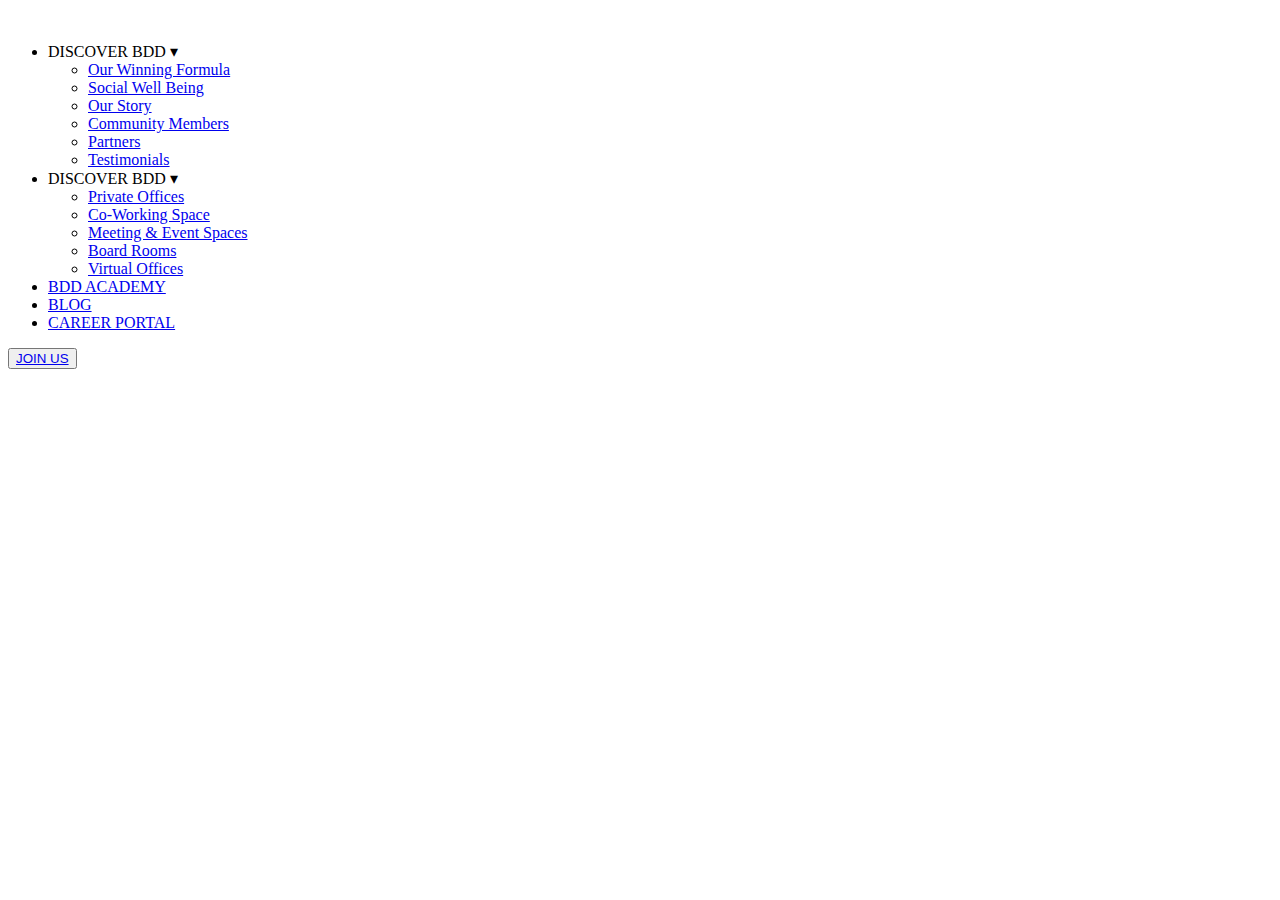
==== index.html @ 62fdfbfe "done nav-bar html" ====
<!DOCTYPE html>
<html lang="en">
<head>
    <meta charset="UTF-8">
    <meta name="viewport" content="width=device-width, initial-scale=1.0">
    <title>Document</title>
    <link rel="stylesheet" href="./styles/styles.css">
</head>
<body>
    <header>
        <a href="index.html"><img src="" alt=""></a>
        <ul>
            <div class="dropdown">
                <li>DISCOVER BDD &#9662;
                    <div class="dropdown-content">
                        <ul>
                            <li><a href="https://beirutdigitaldistrict.com/our-winning-formula/">Our Winning Formula</a></li>
                            <li><a href="https://beirutdigitaldistrict.com/social-well-being/">Social Well Being</a></li>
                            <li><a href="https://beirutdigitaldistrict.com/our-story/">Our Story</a></li>
                            <li><a href="https://beirutdigitaldistrict.com/community-members-entrepreneurs-lebanon/">Community Members</a></li>
                            <li><a href="https://beirutdigitaldistrict.com/partners/">Partners</a></li>
                            <li><a href="https://beirutdigitaldistrict.com/testimonials/">Testimonials</a></li>
                        </ul>
                    </div>
                </li>
            </div>
            <div class="dropdown">
                <li>DISCOVER BDD &#9662;
                    <div class="dropdown-content">
                        <ul>
                            <li><a href="https://beirutdigitaldistrict.com/private-offices/">Private Offices</a></li>
                            <li><a href="https://beirutdigitaldistrict.com/coworking-space/">Co-Working Space</a></li>
                            <li><a href="https://beirutdigitaldistrict.com/meeting-and-event-spaces/">Meeting & Event Spaces</a></li>
                            <li><a href="https://beirutdigitaldistrict.com/board-rooms/">Board Rooms</a></li>
                            <li><a href="https://beirutdigitaldistrict.com/virtual-offices/">Virtual Offices</a></li>
                        </ul>
                    </div>
                </li>
            </div>
            <li><a href="https://beirutdigitaldistrict.com/bdd-academy/">BDD ACADEMY</a></li>
            <li><a href="Blog.HTML">BLOG</a></li>
            <li><a href="Career.HTML">CAREER PORTAL</a></li>
        </ul>
        <button>
            <a href="https://beirutdigitaldistrict.com/join-us/">JOIN US</a>
        </button>
    </header>
</body>
</html>
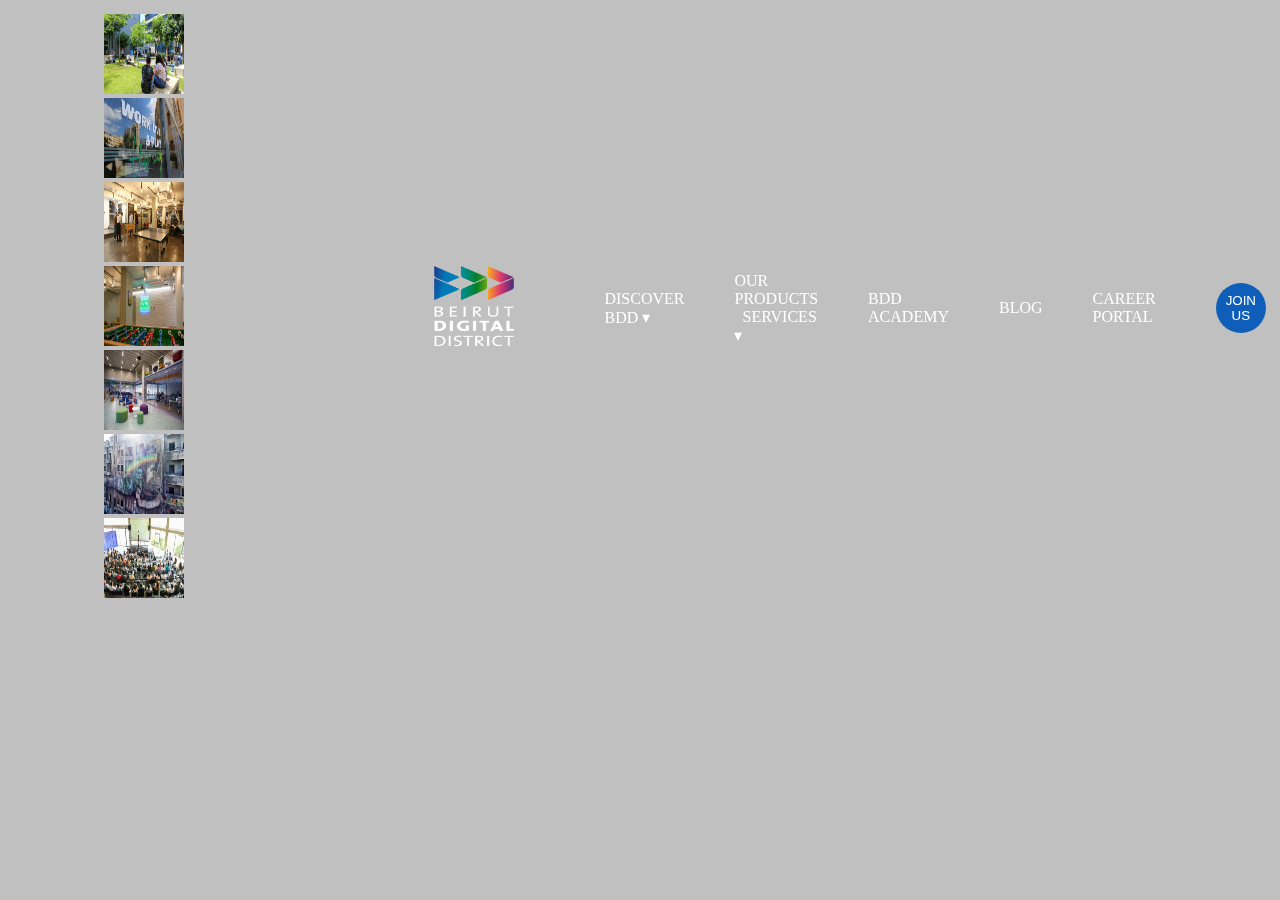
==== commit 0086749b: "done nav-bar css" ====
--- a/index.html
+++ b/index.html
@@ -7,36 +7,41 @@
     <link rel="stylesheet" href="./styles/styles.css">
 </head>
 <body>
-    <header>
-        <a href="index.html"><img src="" alt=""></a>
+    <header class="header">
+        <div class="slideshow-wrapper">
+            <img src="./images/slideshow-images/slide1.jpg" alt="slide1">
+            <img src="./images/slideshow-images/slide2.jpg" alt="slide2">
+            <img src="./images/slideshow-images/slide3.jpg" alt="slide3">
+            <img src="./images/slideshow-images/slide4.jpg" alt="slide4">
+            <img src="./images/slideshow-images/slide5.jpg" alt="slide5">
+            <img src="./images/slideshow-images/slide6.jpg" alt="slide6">
+            <img src="./images/slideshow-images/slide7.jpg" alt="slide7">
+        </div>
+        <a href="index.html"><img src="./images/logo-image/logo-light.png" alt="Logo"></a>
         <ul>
-            <div class="dropdown">
-                <li>DISCOVER BDD &#9662;
-                    <div class="dropdown-content">
-                        <ul>
-                            <li><a href="https://beirutdigitaldistrict.com/our-winning-formula/">Our Winning Formula</a></li>
-                            <li><a href="https://beirutdigitaldistrict.com/social-well-being/">Social Well Being</a></li>
-                            <li><a href="https://beirutdigitaldistrict.com/our-story/">Our Story</a></li>
-                            <li><a href="https://beirutdigitaldistrict.com/community-members-entrepreneurs-lebanon/">Community Members</a></li>
-                            <li><a href="https://beirutdigitaldistrict.com/partners/">Partners</a></li>
-                            <li><a href="https://beirutdigitaldistrict.com/testimonials/">Testimonials</a></li>
-                        </ul>
-                    </div>
-                </li>
-            </div>
-            <div class="dropdown">
-                <li>DISCOVER BDD &#9662;
-                    <div class="dropdown-content">
-                        <ul>
-                            <li><a href="https://beirutdigitaldistrict.com/private-offices/">Private Offices</a></li>
-                            <li><a href="https://beirutdigitaldistrict.com/coworking-space/">Co-Working Space</a></li>
-                            <li><a href="https://beirutdigitaldistrict.com/meeting-and-event-spaces/">Meeting & Event Spaces</a></li>
-                            <li><a href="https://beirutdigitaldistrict.com/board-rooms/">Board Rooms</a></li>
-                            <li><a href="https://beirutdigitaldistrict.com/virtual-offices/">Virtual Offices</a></li>
-                        </ul>
-                    </div>
-                </li>
-            </div>
+            <li class="dropdown">DISCOVER BDD &#9662;
+                <div class="dropdown-content">
+                    <ul>
+                        <li><a href="https://beirutdigitaldistrict.com/our-winning-formula/">Our Winning Formula</a></li>
+                        <li><a href="https://beirutdigitaldistrict.com/social-well-being/">Social Well Being</a></li>
+                        <li><a href="https://beirutdigitaldistrict.com/our-story/">Our Story</a></li>
+                        <li><a href="https://beirutdigitaldistrict.com/community-members-entrepreneurs-lebanon/">Community Members</a></li>
+                        <li><a href="https://beirutdigitaldistrict.com/partners/">Partners</a></li>
+                        <li><a href="https://beirutdigitaldistrict.com/testimonials/">Testimonials</a></li>
+                    </ul>
+                </div>
+            </li>
+            <li class="dropdown">OUR PRODUCTS &nbsp; SERVICES &#9662;
+                <div class="dropdown-content">
+                    <ul>
+                        <li><a href="https://beirutdigitaldistrict.com/private-offices/">Private Offices</a></li>
+                        <li><a href="https://beirutdigitaldistrict.com/coworking-space/">Co-Working Space</a></li>
+                        <li><a href="https://beirutdigitaldistrict.com/meeting-and-event-spaces/">Meeting & Event Spaces</a></li>
+                        <li><a href="https://beirutdigitaldistrict.com/board-rooms/">Board Rooms</a></li>
+                        <li><a href="https://beirutdigitaldistrict.com/virtual-offices/">Virtual Offices</a></li>
+                    </ul>
+                </div>
+            </li>
             <li><a href="https://beirutdigitaldistrict.com/bdd-academy/">BDD ACADEMY</a></li>
             <li><a href="Blog.HTML">BLOG</a></li>
             <li><a href="Career.HTML">CAREER PORTAL</a></li>
--- a/styles/styles.css
+++ b/styles/styles.css
@@ -0,0 +1,110 @@
+* {
+    margin: 0;
+    padding: 0;
+    border: 0;
+    box-sizing: border-box;
+}
+body{
+    background-color:silver;
+}
+
+.header {
+    padding: 14px;
+    background-image:url("./styles/");
+    color:white;
+    display: flex;
+    align-items: center;
+    justify-content:center;
+    position: fixed;
+    width:100%;
+}
+
+.header img {
+    margin-left:90px;
+    height: 80px;
+    width:80px;
+}
+
+.header ul {
+    display: flex;
+    align-items: center;
+    justify-content: space-between;
+    margin:50px;
+}
+
+.header ul > li {
+    margin-left: 30px;
+    list-style: none;
+    padding: 10px;
+    CURSOR:pointer;
+}
+
+.header ul > li:hover {
+    background-color: rgba(255, 255, 255, 0.3);
+    transition: linear 0.3s;
+}
+
+a {
+    text-decoration: none;
+    cursor: pointer;
+    COLOR:WHITE;
+}
+
+.header button {
+    background-color: rgb(15, 94, 185);
+    color: white;
+    text-align: center;
+    border-radius: 30px;
+    width: 100px;
+    cursor: pointer;
+}
+
+.header button a {
+    color: white;
+    display: block;
+    padding: 10px;
+}
+
+.header button:hover {
+    background-color: rgba(255, 255, 255, 0.3);
+    transition: linear 0.3s;
+}
+
+.dropdown {
+    position: relative;
+}
+
+.dropdown-content {
+    display: none;
+    position: absolute;
+    background-color: rgba(255, 255, 255, 0.397);
+    border: 1px solid #ccc;
+    max-width:150px;
+    max-height:200px;
+}
+
+.dropdown:hover .dropdown-content {
+    display: block;
+}
+
+.dropdown-content ul {
+    display: flex;
+    flex-direction: column;
+    justify-content: center;
+    align-items: flex-start;
+}
+
+.dropdown-content ul li {
+    list-style: none;
+    width: 200px;
+    padding: 10px;
+}
+
+.dropdown-content ul>li:hover {
+    background-color: #cccccc;
+}
+
+.dropdown-content a {
+    color: black;
+    width: 100%;
+}
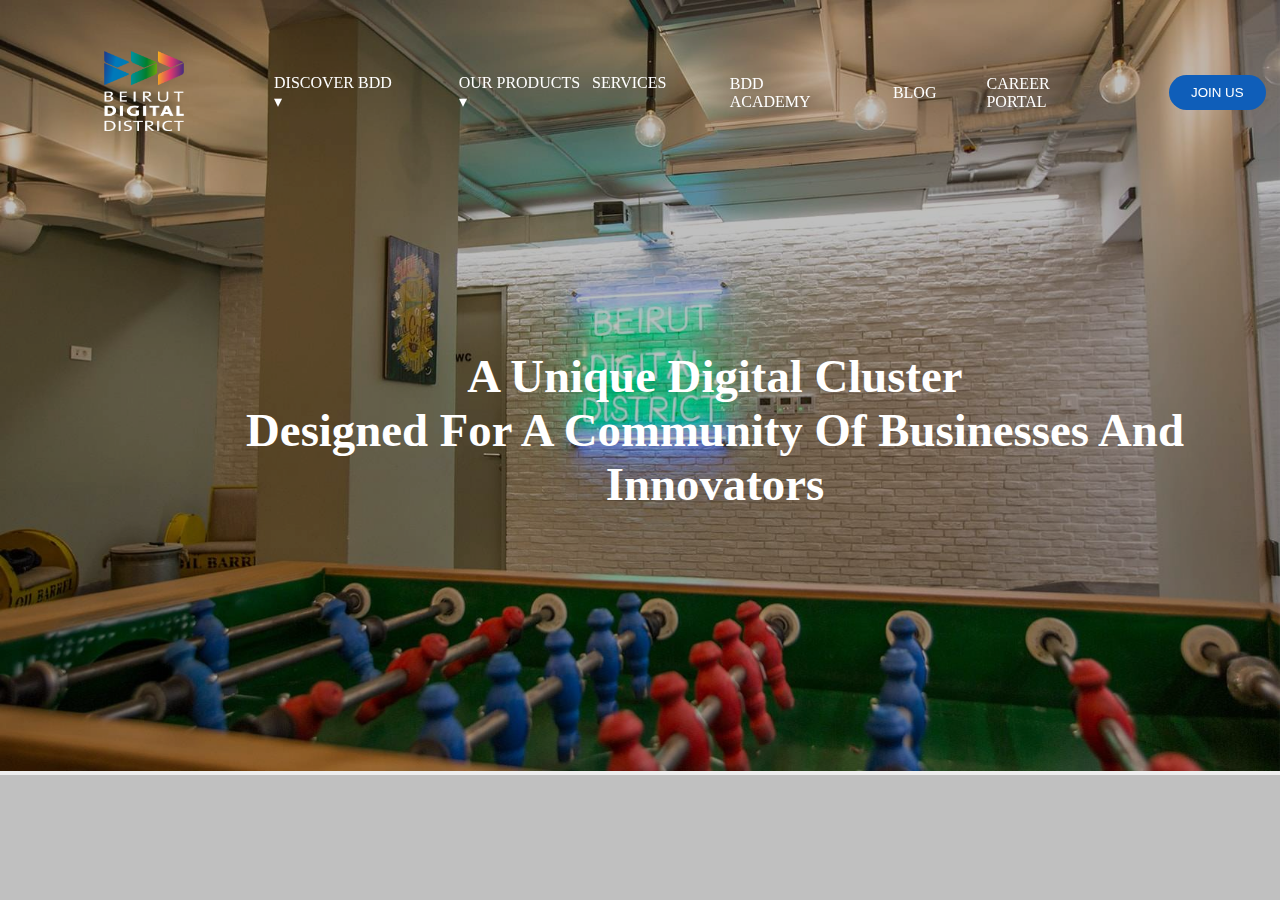
==== commit b45c7774: "recheck nav-bar css" ====
--- a/index.html
+++ b/index.html
@@ -8,15 +8,6 @@
 </head>
 <body>
     <header class="header">
-        <div class="slideshow-wrapper">
-            <img src="./images/slideshow-images/slide1.jpg" alt="slide1">
-            <img src="./images/slideshow-images/slide2.jpg" alt="slide2">
-            <img src="./images/slideshow-images/slide3.jpg" alt="slide3">
-            <img src="./images/slideshow-images/slide4.jpg" alt="slide4">
-            <img src="./images/slideshow-images/slide5.jpg" alt="slide5">
-            <img src="./images/slideshow-images/slide6.jpg" alt="slide6">
-            <img src="./images/slideshow-images/slide7.jpg" alt="slide7">
-        </div>
         <a href="index.html"><img src="./images/logo-image/logo-light.png" alt="Logo"></a>
         <ul>
             <li class="dropdown">DISCOVER BDD &#9662;
@@ -50,5 +41,12 @@
             <a href="https://beirutdigitaldistrict.com/join-us/">JOIN US</a>
         </button>
     </header>
+    <section class="image-container">
+        <img src="./images/slideshow-images/slide4.jpg">
+    <div class="welcome-text">
+        <h3>A unique digital cluster  <br><h3>
+        <h3>designed for a community of businesses and innovators</h2>
+    </div>
+    </section>
 </body>
 </html>
--- a/styles/styles.css
+++ b/styles/styles.css
@@ -17,6 +17,7 @@
     justify-content:center;
     position: fixed;
     width:100%;
+    z-index:11;
 }
 
 .header img {
@@ -66,21 +67,38 @@
 }
 
 .header button:hover {
-    background-color: rgba(255, 255, 255, 0.3);
+    background-color: rgba(255, 255, 255, 0.831);
     transition: linear 0.3s;
 }
 
 .dropdown {
+    cursor: pointer;
+    padding-left: 20px;
+    list-style: none;
     position: relative;
+    display: inline-block;
+    padding: 0;
+    margin: 0 10px;
+}
+
+.dropdown li:hover {
+    background-color: rgba(255, 255, 255, 0.788);
+    transition: linear;
+    transition-duration: 0.3s;
+}
+
+.dropdown li {
+    padding: 10px 10px 10px 10px;
 }
 
 .dropdown-content {
     display: none;
     position: absolute;
-    background-color: rgba(255, 255, 255, 0.397);
-    border: 1px solid #ccc;
-    max-width:150px;
-    max-height:200px;
+    background-color: rgba(255, 255, 255, 0.774);
+    z-index: 15;
+    padding: 0;
+    margin: 0;
+    border: 1px solid #ccccccd7;
 }
 
 .dropdown:hover .dropdown-content {
@@ -92,19 +110,46 @@
     flex-direction: column;
     justify-content: center;
     align-items: flex-start;
+    padding: 10px;
+    margin: 0;
 }
 
 .dropdown-content ul li {
     list-style: none;
     width: 200px;
     padding: 10px;
+    margin: 0;
+    text-align: left;
+}
+
+.dropdown-content a {
+    text-decoration: none;
+    color: black;
+    display: block;
+    width: 100%;
 }
 
 .dropdown-content ul>li:hover {
-    background-color: #cccccc;
+    background-color: #ccccccdf;
 }
 
-.dropdown-content a {
-    color: black;
+.image-container{
+    position:relative;
+    display: inline-block;
+    text-align: center;
     width: 100%;
+    background-color:  rgb(238, 238, 238);;
 }
+.image-container img{
+    width: 100%;
+    filter: brightness(75%);
+}
+.welcome-text{
+    position: absolute;
+    top:45%;
+    margin-left:150px;
+    color: white;
+    font-size: 40px;
+    text-transform:capitalize;
+}
+
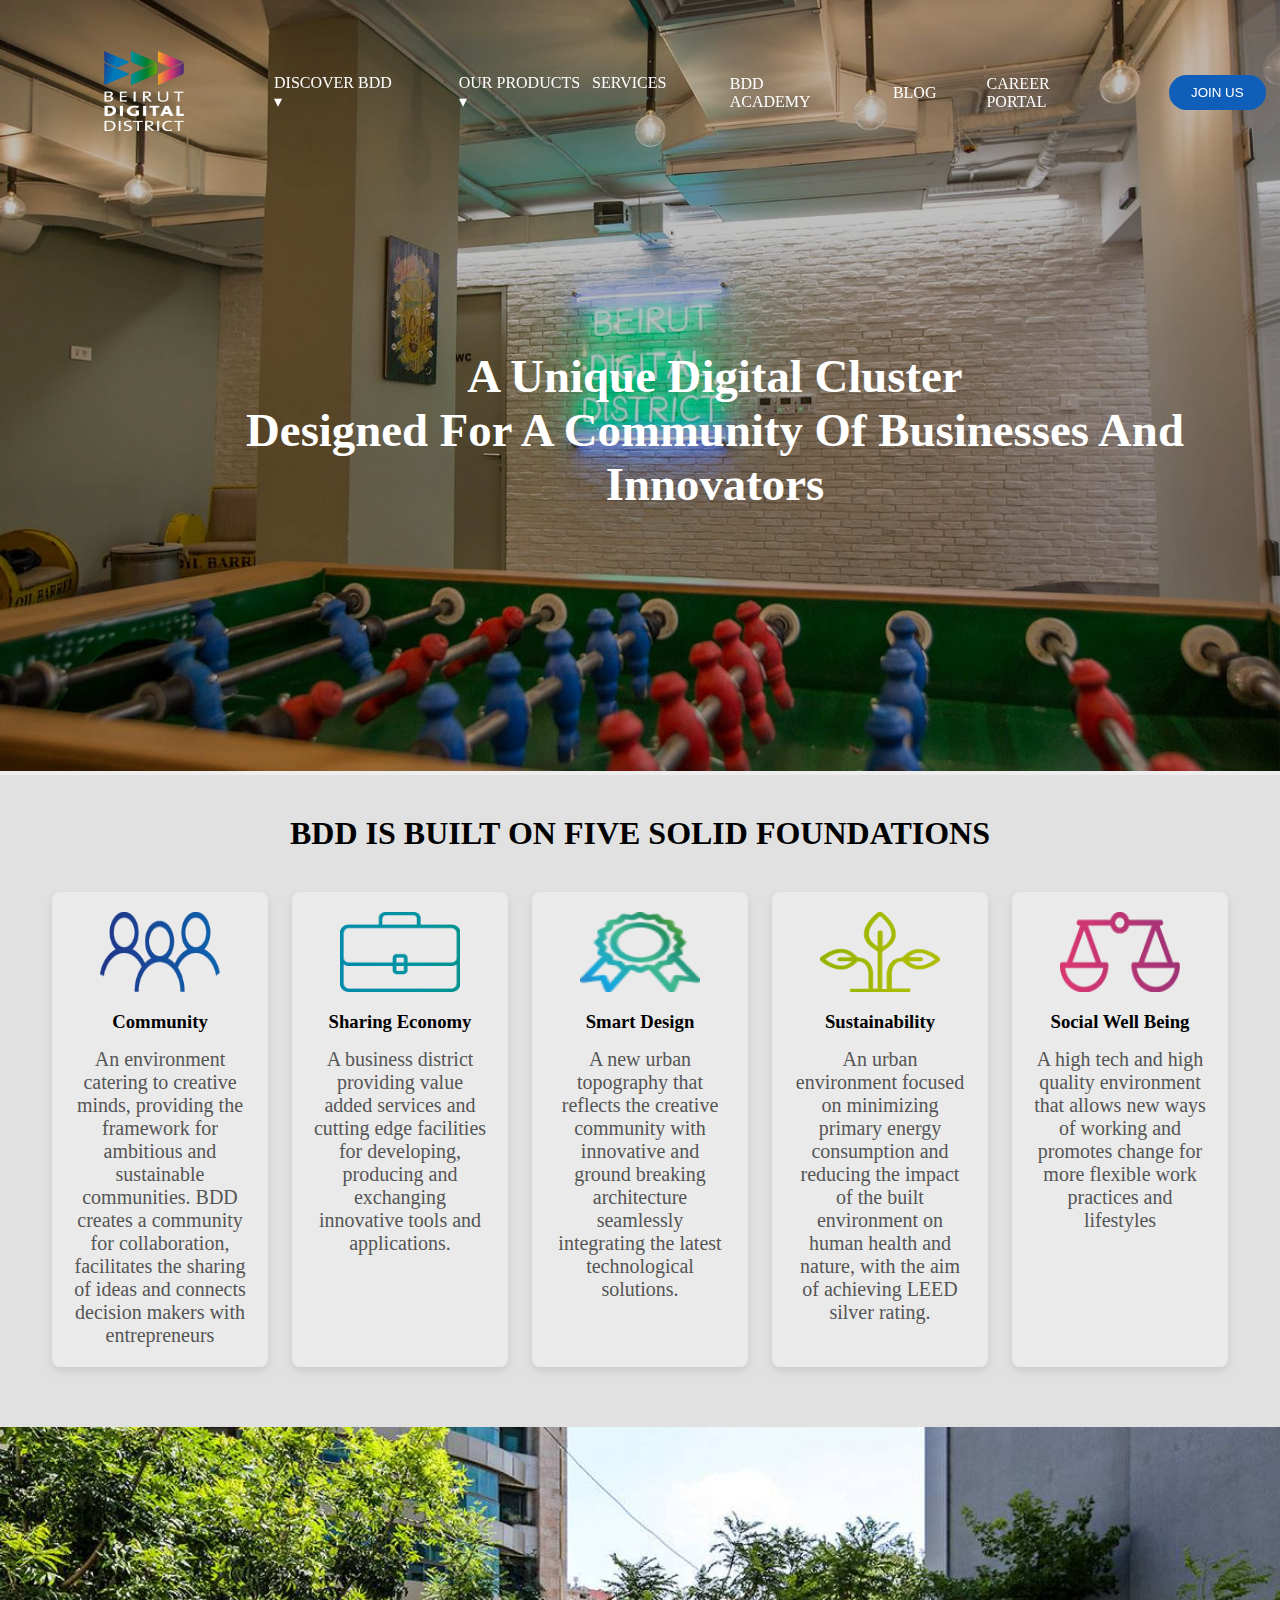
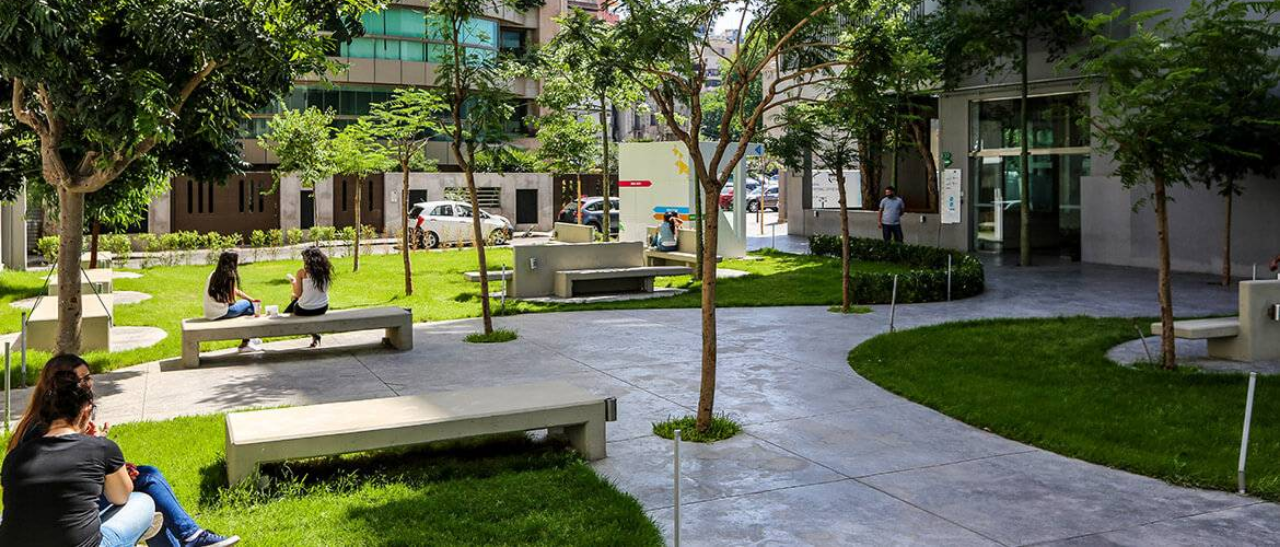
==== commit 64a9dc6a: "done html and css for foundation card and video container" ====
--- a/index.html
+++ b/index.html
@@ -48,5 +48,36 @@
         <h3>designed for a community of businesses and innovators</h2>
     </div>
     </section>
+
+    <section class="foundations">
+        <h2>BDD IS BUILT ON FIVE SOLID FOUNDATIONS</h2>
+        <div class="foundation-cards">
+            <div class="foundation-card foundation-card-1">
+                <img src="./images/foundations-img/1.png">
+                <h3>Community</h3>
+                <p>An environment catering to creative minds, providing the framework for ambitious and sustainable communities. BDD creates a community for collaboration, facilitates the sharing of ideas and connects decision makers with entrepreneurs</p> </div>
+            <div class="foundation-card foundation-card-2">
+                <img src="./images/foundations-img/2.png">
+                <h3>Sharing Economy</h3>
+                <p>A business district providing value added services and cutting edge facilities for developing, producing and exchanging innovative tools and applications.</p></div>
+              <div class="foundation-card foundation-card-5 ">
+                <img src="./images/foundations-img/5.png">
+                <h3>Smart Design</h3>
+                <p>A new urban topography that reflects the creative community with innovative and ground breaking architecture seamlessly integrating the latest technological solutions.</p> </div>
+            <div class="foundation-card foundation-card-3">
+                <img src="./images/foundations-img/3.png">
+                <h3>Sustainability</h3>
+                <p>An urban environment focused on minimizing primary energy consumption and reducing the impact of the built environment on human health and nature, with the aim of achieving LEED silver rating.</p> </div>
+            <div class="foundation-card foundation-card-4">
+                <img src="./images/foundations-img/4.png" >
+                <h3>Social Well Being</h3>
+                <p>A high tech and high quality environment that allows new ways of working and promotes change for more flexible work practices and lifestyles</div>
+        </div>
+    </section>
+    <div class="video-container">
+        <iframe width="560" height="315" src="https://youtu.be/SmSJ3RpScxU" frameborder="0" allow="accelerometer; autoplay; clipboard-write; encrypted-media; gyroscope; picture-in-picture" allowfullscreen>
+        </iframe>
+    </div>
+    
 </body>
 </html>
--- a/styles/styles.css
+++ b/styles/styles.css
@@ -5,12 +5,11 @@
     box-sizing: border-box;
 }
 body{
-    background-color:silver;
+    background-color:rgba(192, 192, 192, 0.735);
 }
 
 .header {
     padding: 14px;
-    background-image:url("./styles/");
     color:white;
     display: flex;
     align-items: center;
@@ -153,3 +152,80 @@
     text-transform:capitalize;
 }
 
+.foundations {
+    text-align: center;
+    padding: 40px;
+    background-color: #ffffff5c;
+}
+
+.foundations h2 {
+    font-size: 2rem;
+    margin-bottom: 40px;
+    font-weight: bold;
+}
+
+.foundation-cards {
+    display: flex;
+    justify-content: space-around;
+    flex-wrap: wrap;
+}
+
+.foundation-card {
+    background-color: #ffffff4d;
+    border-radius: 8px;
+    box-shadow: 0 4px 8px rgba(0, 0, 0, 0.1);
+    padding: 20px;
+    width: 18%;
+    margin-bottom: 20px;
+    text-align: center;
+    min-height:300px;
+}
+
+.foundation-card img {
+    width: 120px;
+    height: 80px;
+    margin-bottom: 15px;
+}
+
+.foundation-card h3 {
+    margin-bottom: 15px;
+    font-weight: bold;
+}
+
+.foundation-card p {
+    font-size: 20px;
+    color: #555;
+}
+.foundation-card-1:hover{
+    background-color:rgba(38, 135, 180, 0.178);
+}
+.foundation-card-2:hover{
+    background-color:rgba(13, 153, 171, 0.178);
+}
+.foundation-card-3:hover{
+    background-color:rgba(14, 129, 102, 0.178);
+}
+.foundation-card-4:hover{
+    background-color:rgba(187, 100, 180, 0.178);
+}
+.foundation-card-5:hover{
+    background-color:rgba(48, 136, 148, 0.178);
+}
+
+
+
+.video-container {
+  width: 100%;
+  padding-bottom: 56.25%; /* 16:9 aspect ratio */
+  background-image:url(".././images/video-and-bkgrd/video-3.jpg");
+  background-size: contain;
+  max-height:100px;
+}
+
+.video-container iframe {
+  position: absolute;
+  margin-left:400px;
+  margin-top:200px;
+  width: 40%;
+  height: 40%;
+}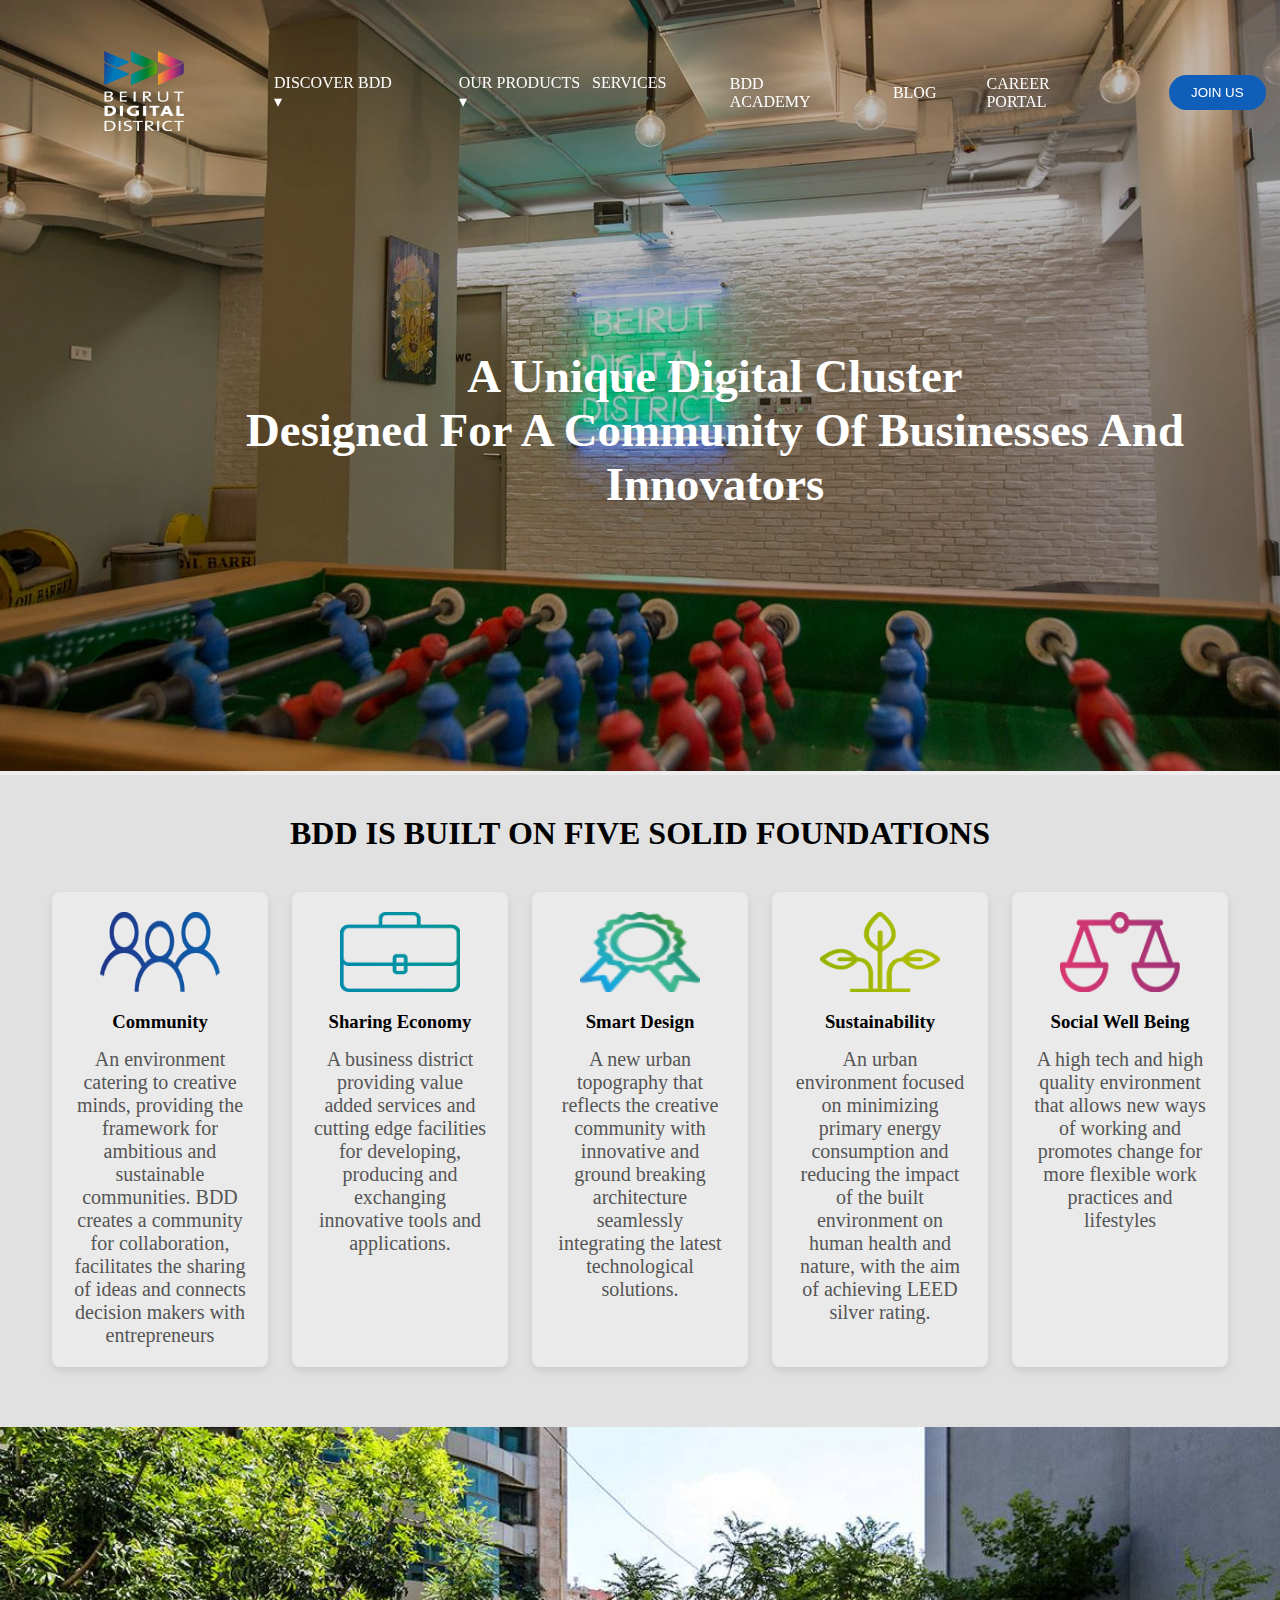
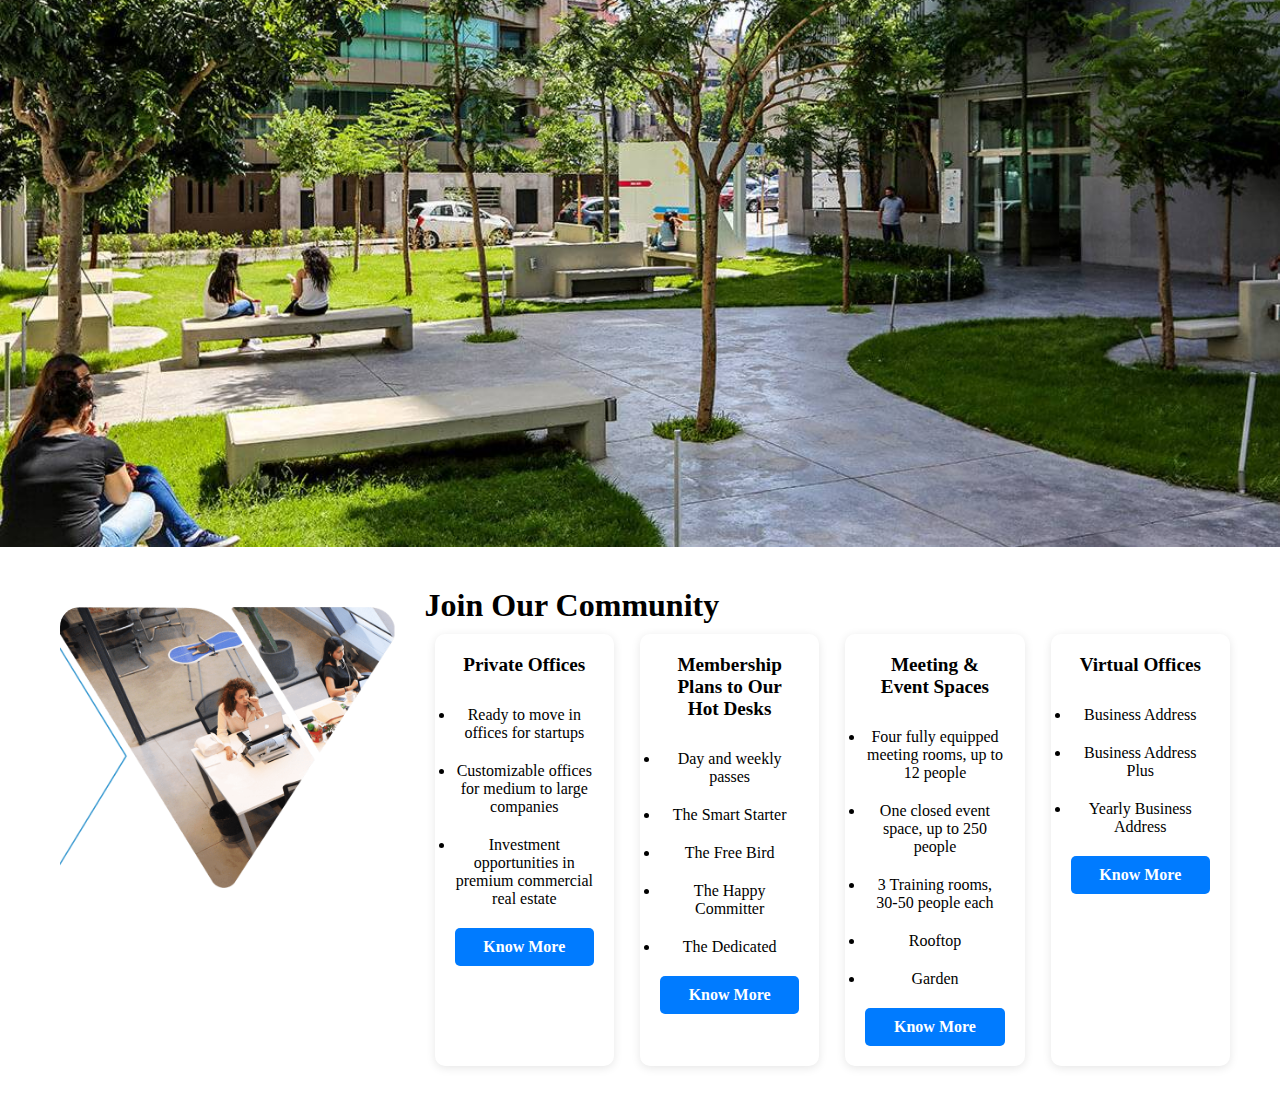
==== commit c4d0c9b6: "done html and css for join our community" ====
--- a/index.html
+++ b/index.html
@@ -78,6 +78,60 @@
         <iframe width="560" height="315" src="https://youtu.be/SmSJ3RpScxU" frameborder="0" allow="accelerometer; autoplay; clipboard-write; encrypted-media; gyroscope; picture-in-picture" allowfullscreen>
         </iframe>
     </div>
+
+    <div class="community-section">
+        <div class="community-image-container">
+            <img src="./images/community-part/join-bdd-1.png" alt="Office Image">
+        </div>
+        <div class="community-cards-container">
+            <h1>Join Our Community</h1>
+            <div class="cards">
+                <div class="card">
+                    <h2>Private Offices</h2>
+                    <ul>
+                        <li>Ready to move in offices for startups</li>
+                        <li>Customizable offices for medium to large companies</li>
+                        <li>Investment opportunities in premium commercial real estate</li>
+                    </ul>
+                    <a href="#" class="btn">Know More</a>
+                </div>
+
+                <div class="card">
+                    <h2>Membership Plans to Our Hot Desks</h2>
+                    <ul>
+                        <li>Day and weekly passes</li>
+                        <li>The Smart Starter</li>
+                        <li>The Free Bird</li>
+                        <li>The Happy Committer</li>
+                        <li>The Dedicated</li>
+                    </ul>
+                    <a href="#" class="btn">Know More</a>
+                </div>
+
+                <div class="card">
+                    <h2>Meeting & Event Spaces</h2>
+                    <ul>
+                        <li>Four fully equipped meeting rooms, up to 12 people</li>
+                        <li>One closed event space, up to 250 people</li>
+                        <li>3 Training rooms, 30-50 people each</li>
+                        <li>Rooftop</li>
+                        <li>Garden</li>
+                    </ul>
+                    <a href="#" class="btn">Know More</a>
+                </div>
+
+                <div class="card">
+                    <h2>Virtual Offices</h2>
+                    <ul>
+                        <li>Business Address</li>
+                        <li>Business Address Plus</li>
+                        <li>Yearly Business Address</li>
+                    </ul>
+                    <a href="#" class="btn">Know More</a>
+                </div>
+            </div>
+        </div>
+    </div>
     
 </body>
 </html>
--- a/styles/styles.css
+++ b/styles/styles.css
@@ -228,4 +228,80 @@
   margin-top:200px;
   width: 40%;
   height: 40%;
+}
+
+.community-section {
+    background-color:white;
+    display: flex;
+    justify-content: space-between;
+    align-items: flex-start;
+    padding: 40px;
+    margin: 0 auto;
+}
+
+.community-image-container {
+    width: 50%;
+    margin:20px;
+}
+
+.community-image-container img {
+    width: 100%;
+    border-radius: 20px;
+}
+
+.cards-container {
+  width: 65%;
+  display: flex;
+  flex-direction: column;
+}
+
+.cards-container h1 {
+    text-align: center;
+    margin-bottom: 20px;
+    font-size: 2rem;
+}
+
+.cards {
+    display: flex;
+    justify-content: space-between;
+    flex-wrap: wrap;
+}
+
+.card {
+    background-color: white;
+    text-align: center;
+    padding: 20px;
+    margin: 10px;
+    border-radius: 10px;
+    box-shadow: 0 2px 10px rgba(0, 0, 0, 0.1);
+    width: 22%;
+    min-height:200px;
+}
+
+.card h2 {
+    font-size: 1.2rem;
+    margin-bottom: 30px;
+}
+
+.card ul li{
+    margin-bottom: 20px;
+}
+
+.btn {
+    display: flex;
+    justify-content: center;
+    align-items: center;
+    flex-direction: flex-end;
+    background-color: #007bff;
+    color: white;
+    padding: 10px;
+    border-radius: 5px;
+    text-decoration: none;
+    font-weight: bold;
+
+}
+
+.btn:hover {
+    background-color: #0056b3;
+    transition: background-color 0.3s;
 }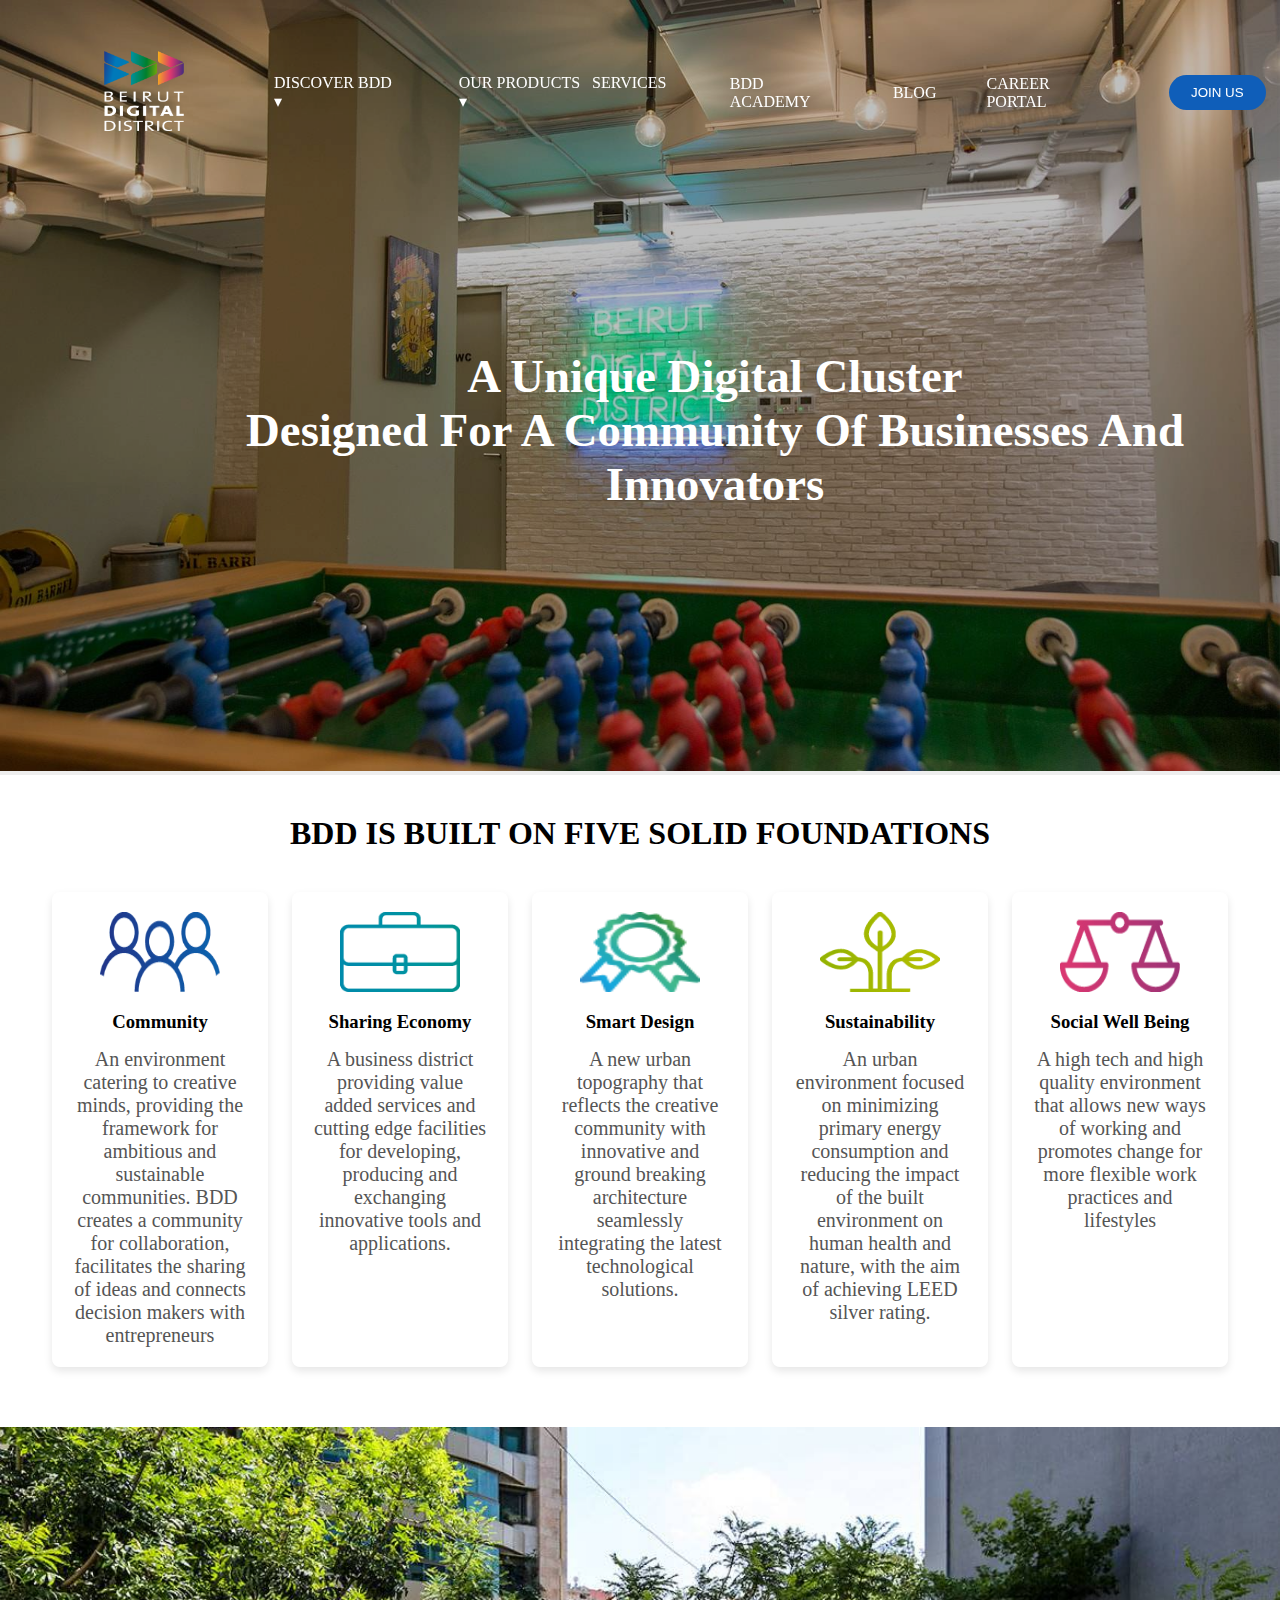
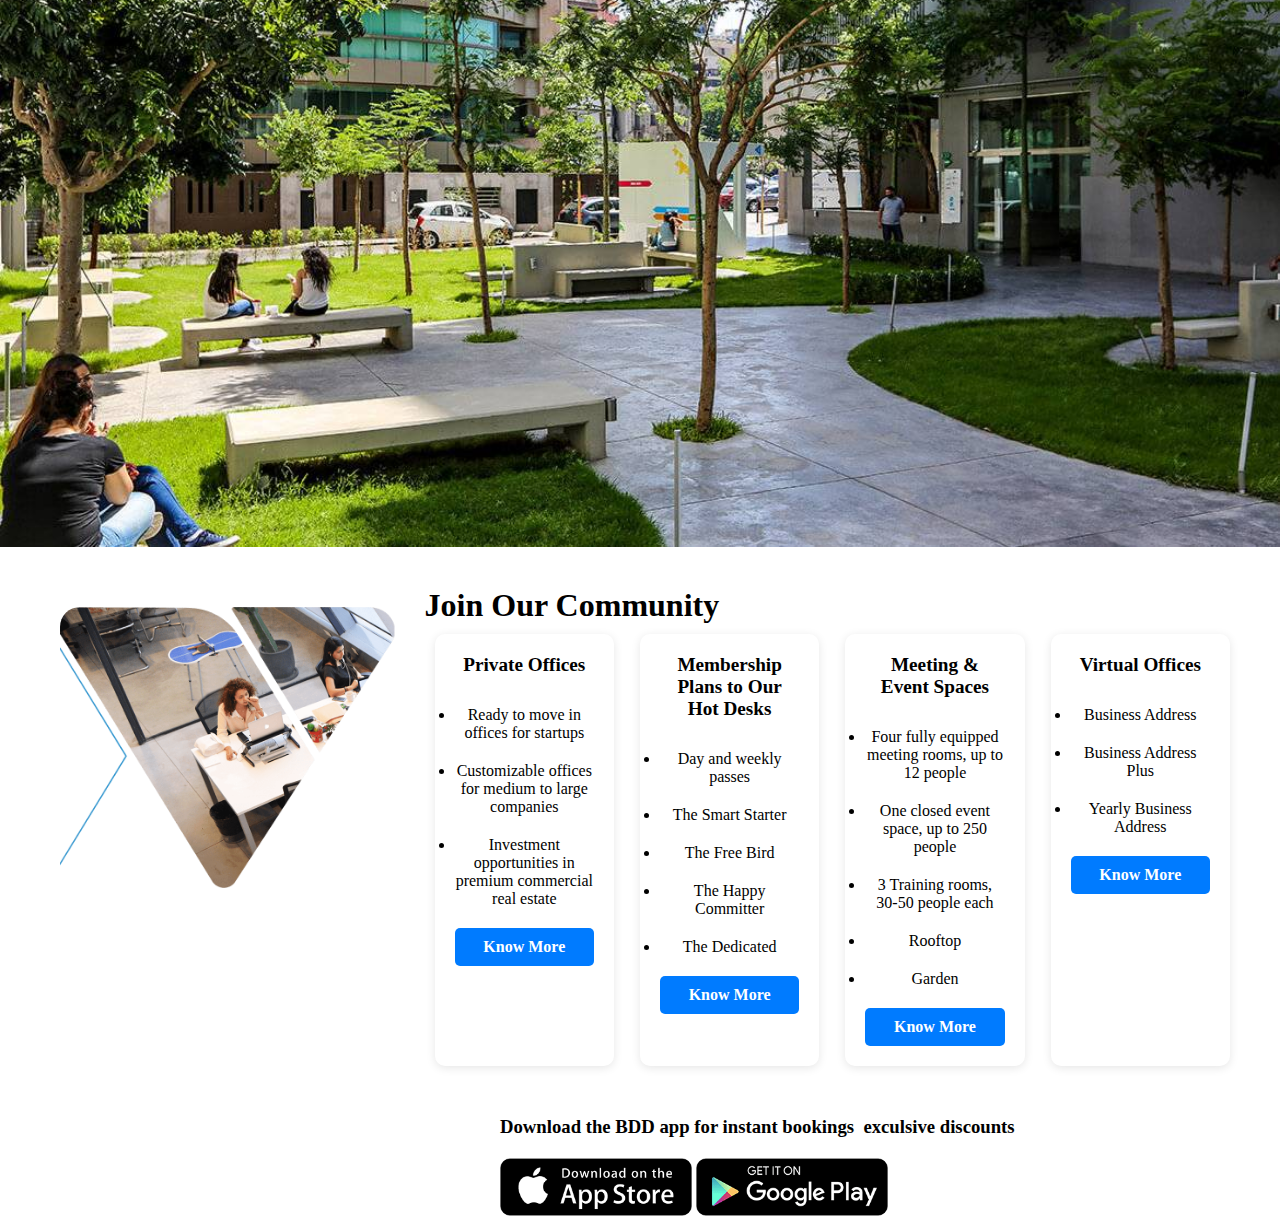
==== commit 089f06a4: "done html and css for downloading section" ====
--- a/index.html
+++ b/index.html
@@ -132,6 +132,13 @@
             </div>
         </div>
     </div>
+    <div class="download-section">
+            <h3>Download the BDD app for instant bookings &nbsp;exculsive discounts</h3>
+            <div class="download-section-img">
+                <img src="./images/download-section-image/app-store.png" alt="">
+                <img src="./images/download-section-image/google-play.png" alt="">
+            </div>
+        </div>
     
 </body>
 </html>
--- a/styles/styles.css
+++ b/styles/styles.css
@@ -5,7 +5,7 @@
     box-sizing: border-box;
 }
 body{
-    background-color:rgba(192, 192, 192, 0.735);
+    background-color:rgba(255, 255, 255, 0.735);
 }
 
 .header {
@@ -304,4 +304,14 @@
 .btn:hover {
     background-color: #0056b3;
     transition: background-color 0.3s;
+}
+
+.download-section{
+    background-color:white;
+    margin-left:500px;
+    width:100%;
+}
+.download-section-img img{
+    width:15%;
+    margin-top: 20px;
 }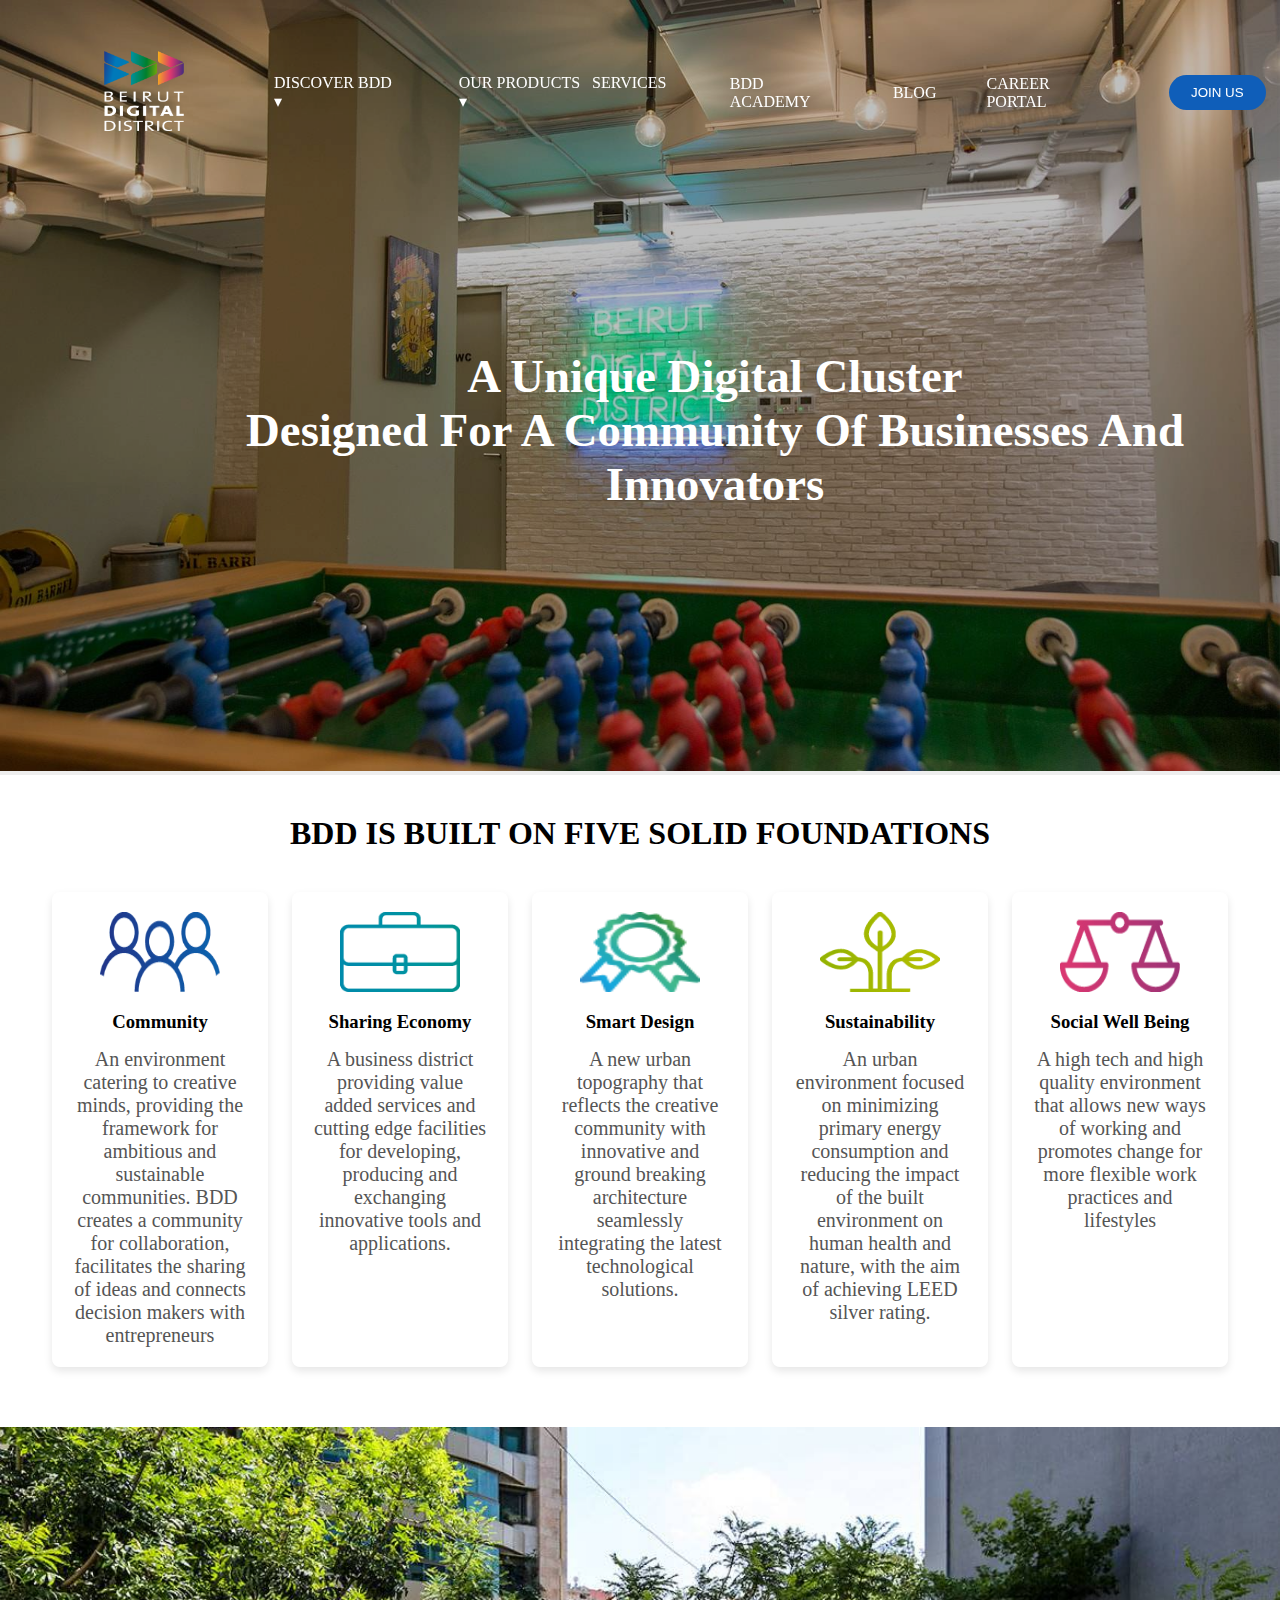
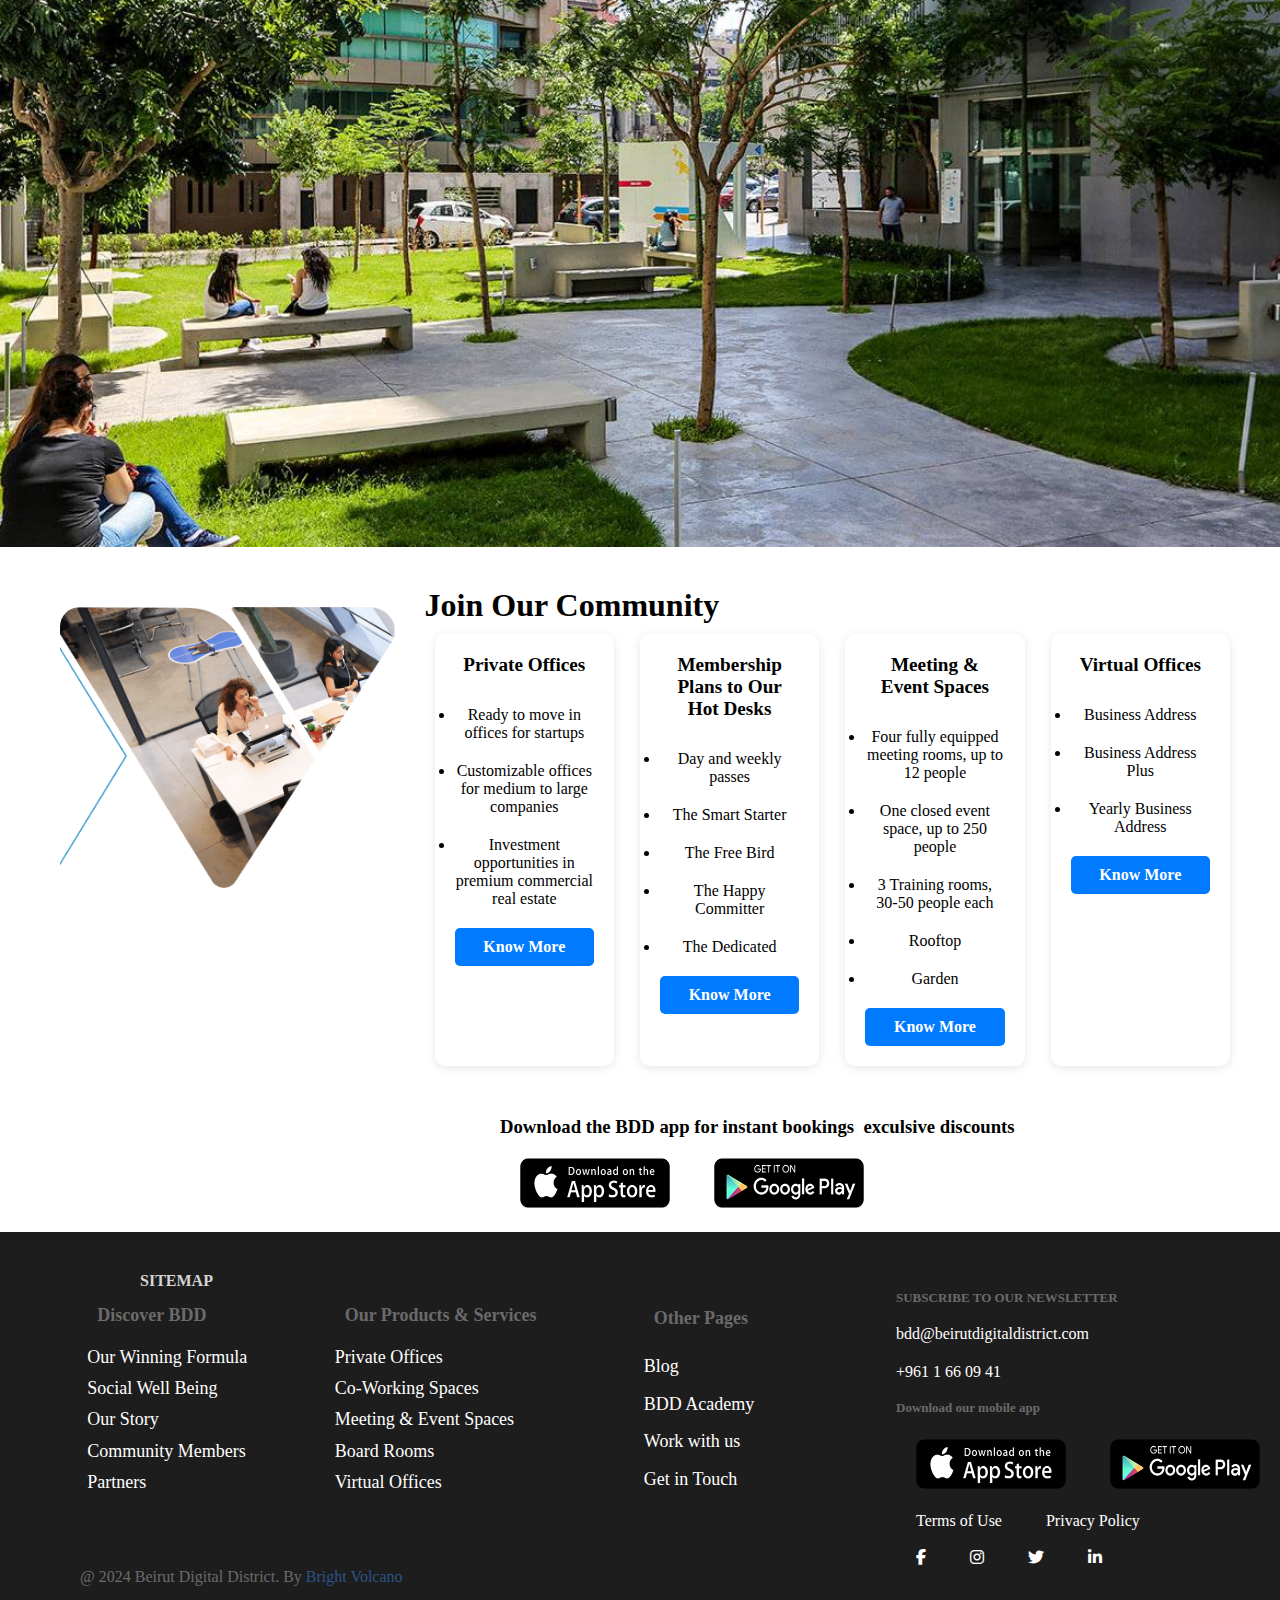
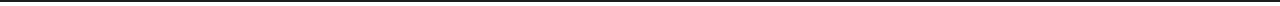
==== commit e9ab0864: "it may look like the footer in the real page :)" ====
--- a/index.html
+++ b/index.html
@@ -5,7 +5,7 @@
     <meta name="viewport" content="width=device-width, initial-scale=1.0">
     <title>Document</title>
     <link rel="stylesheet" href="./styles/styles.css">
-</head>
+    <link rel="stylesheet" href="https://cdnjs.cloudflare.com/ajax/libs/font-awesome/6.6.0/css/all.min.css">
 <body>
     <header class="header">
         <a href="index.html"><img src="./images/logo-image/logo-light.png" alt="Logo"></a>
@@ -93,7 +93,7 @@
                         <li>Customizable offices for medium to large companies</li>
                         <li>Investment opportunities in premium commercial real estate</li>
                     </ul>
-                    <a href="#" class="btn">Know More</a>
+                    <a href="https://beirutdigitaldistrict.com/private-offices/" class="btn">Know More</a>
                 </div>
 
                 <div class="card">
@@ -105,7 +105,7 @@
                         <li>The Happy Committer</li>
                         <li>The Dedicated</li>
                     </ul>
-                    <a href="#" class="btn">Know More</a>
+                    <a href="https://beirutdigitaldistrict.com/coworking-space/" class="btn">Know More</a>
                 </div>
 
                 <div class="card">
@@ -117,7 +117,7 @@
                         <li>Rooftop</li>
                         <li>Garden</li>
                     </ul>
-                    <a href="#" class="btn">Know More</a>
+                    <a href="https://beirutdigitaldistrict.com/meeting-and-event-spaces/" class="btn">Know More</a>
                 </div>
 
                 <div class="card">
@@ -127,7 +127,7 @@
                         <li>Business Address Plus</li>
                         <li>Yearly Business Address</li>
                     </ul>
-                    <a href="#" class="btn">Know More</a>
+                    <a href="https://beirutdigitaldistrict.com/virtual-offices/" class="btn">Know More</a>
                 </div>
             </div>
         </div>
@@ -135,10 +135,96 @@
     <div class="download-section">
             <h3>Download the BDD app for instant bookings &nbsp;exculsive discounts</h3>
             <div class="download-section-img">
-                <img src="./images/download-section-image/app-store.png" alt="">
-                <img src="./images/download-section-image/google-play.png" alt="">
-            </div>
-        </div>
-    
-</body>
-</html>
+                <a href="https://apps.apple.com/lb/app/bdd-app/id1238617908"><img src="./images/download-section-image/app-store.png" alt=""></a>
+                <a href="https://play.google.com/store/apps/details?id=com.getray.bdd&hl=en&pli=1"><img src="./images/download-section-image/google-play.png" alt=""></a>
+            </div>
+        </div>
+
+
+        <footer>
+        <h4 class="title">SITEMAP</h4>
+            <div class="footer-container">
+            <div class="lists">
+                <br>
+                <ul>
+                <h4>Discover BDD</h4>
+                <li>
+                    <a href="https://beirutdigitaldistrict.com/our-winning-formula/">Our Winning Formula</a>
+                </li>
+                <li>
+                    <a href="https://beirutdigitaldistrict.com/social-well-being/">Social Well Being</a>
+                </li>
+                <li>
+                    <a href="https://beirutdigitaldistrict.com/our-story/">Our Story</a>
+                </li>
+                <li>
+                    <a href="https://beirutdigitaldistrict.com/community-members/">Community Members</a>
+                </li>
+                <li>
+                    <a href="https://beirutdigitaldistrict.com/partners/">Partners</a>
+                </li>
+                </ul>
+
+                <ul>
+                <h4>Our Products & Services</h4>
+                <li>
+                    <a href="https://beirutdigitaldistrict.com/private-offices/">Private Offices</a>
+                </li>
+                <li>
+                    <a href="https://beirutdigitaldistrict.com/coworking-space/">Co-Working Spaces</a>
+                </li>
+                <li>
+                    <a href="https://beirutdigitaldistrict.com/meeting-and-event-spaces/">Meeting & Event Spaces</a>
+                </li>
+                <li>
+                    <a href="https://beirutdigitaldistrict.com/board-rooms/">Board Rooms</a>
+                </li>
+                <li>
+                    <a href="https://beirutdigitaldistrict.com/virtual-offices/">Virtual Offices</a>
+                </li>
+                </ul>
+
+                <ul>
+                <h4>Other Pages</h4>
+                <li><a href="https://beirutdigitaldistrict.com/blog/">Blog</a></li>
+                <li>
+                    <a href="https://beirutdigitaldistrict.com/bdd-academy/">BDD Academy</a>
+                </li>
+                <li>
+                    <a href="https://beirutdigitaldistrict.com/work-with-us/">Work with us</a>
+                </li>
+                <li>
+                    <a href="https://beirutdigitaldistrict.com/get-in-touch/">Get in Touch</a>
+                </li>
+                </ul>
+            </div>
+
+            <div class="information">
+                    <h4 class="subscribe">SUBSCRIBE TO OUR NEWSLETTER</h4>
+                    <a href="bdd@beirutdigitaldistrict.com">bdd@beirutdigitaldistrict.com</a>
+                    <a href="tel:+9611660941">+961 1 66 09 41</a>
+                    <h4>Download our mobile app</h4>
+                    <div class="download-section-img-2">
+                    <a href="https://apps.apple.com/lb/app/bdd-app/id1238617908"><img src="./images/download-section-image/app-store.png"></a>
+                    <a href="https://play.google.com/store/apps/details?id=com.getray.bdd&hl=en"><img
+                        src="./images\download-section-image\google-play.png"></a>
+                    </div>
+                    <div class="footer-Terms">
+                        <a href="https://beirutdigitaldistrict.com/tc-webpage/">Terms of Use </a>
+                        <a href="https://beirutdigitaldistrict.com/pp-webpage/"> Privacy Policy</a>
+                    </div>
+                    <div class="icons">
+                        <a href="https://www.facebook.com/BeirutDigitalD"><i class="fa-brands fa-facebook-f"></i></a>
+                        <a href="https://www.instagram.com/beirutdigitald/"><i class="fa-brands fa-instagram"></i></a>
+                        <a href="https://x.com/BeirutDigitalD?mx=2"><i class="fa-brands fa-twitter"></i></a>
+                        <a href="https://www.linkedin.com/company/beirut-digital-district/"><i class="fa-brands fa-linkedin-in"></i></a>
+                    </div>
+                </div>
+            </div>
+            <p> @ 2024 Beirut Digital District. By
+                <a href="https://brightvolcano.com/">Bright Volcano</a>
+            </p>
+            </div>
+            </footer>
+        </body>
+        </html>
--- a/styles/styles.css
+++ b/styles/styles.css
@@ -298,7 +298,6 @@
     border-radius: 5px;
     text-decoration: none;
     font-weight: bold;
-
 }
 
 .btn:hover {
@@ -312,6 +311,84 @@
     width:100%;
 }
 .download-section-img img{
-    width:15%;
-    margin-top: 20px;
-}+    width:150px;
+    height:50px;
+    margin: 20px;
+}
+.download-section-img-2 img{
+    width:150px;
+    height:50px;
+    margin-top:3px;
+}
+
+footer{
+    background-color:#1e1d1d ;
+    list-style: none;
+    height: 370px;
+    padding: 0px;
+    width: 100%;
+}
+footer p{
+    color: #6a6a6a;
+    padding-bottom: 20px;
+    padding-left: 80px;
+}
+footer p > a{
+    color: rgb(42, 83, 134);
+}
+.footer-container{
+    height: 75%;
+    display: flex;
+    justify-content: space-between;
+}
+footer a{
+    text-decoration-color: rgb(3, 11, 39);
+}
+footer a:hover{
+    text-decoration: underline;
+    text-decoration-color: rgb(19, 74, 255);
+    transition-duration: 0.5s;
+    
+}
+.title{
+    color: #d3d3d3;
+    margin-left: 140px;
+    padding-top: 40px;
+}
+.lists{
+    height:75%;
+    list-style: none;
+    display: flex;
+    justify-content: space-between;
+    width: 60%;
+}
+.lists ul{
+    list-style: none;
+    display: flex;
+    flex-direction: column;
+    justify-content: space-around;
+    font-size:18px;
+}
+.lists h4{
+    margin-right: 10px;;
+    color: #6a6a6a;
+    padding: 10px;
+    font-size: 18px;
+}
+
+.information{
+    display: flex;
+    flex-direction: column;
+    justify-content: space-between;
+    width: 30%;
+}
+.information h4{
+    color: #6a6a6a;
+    font-size: 13px;
+}
+.information > div > a{
+    margin:20px;
+}
+.subscribe{
+    color: #d3d3d3;
+}
